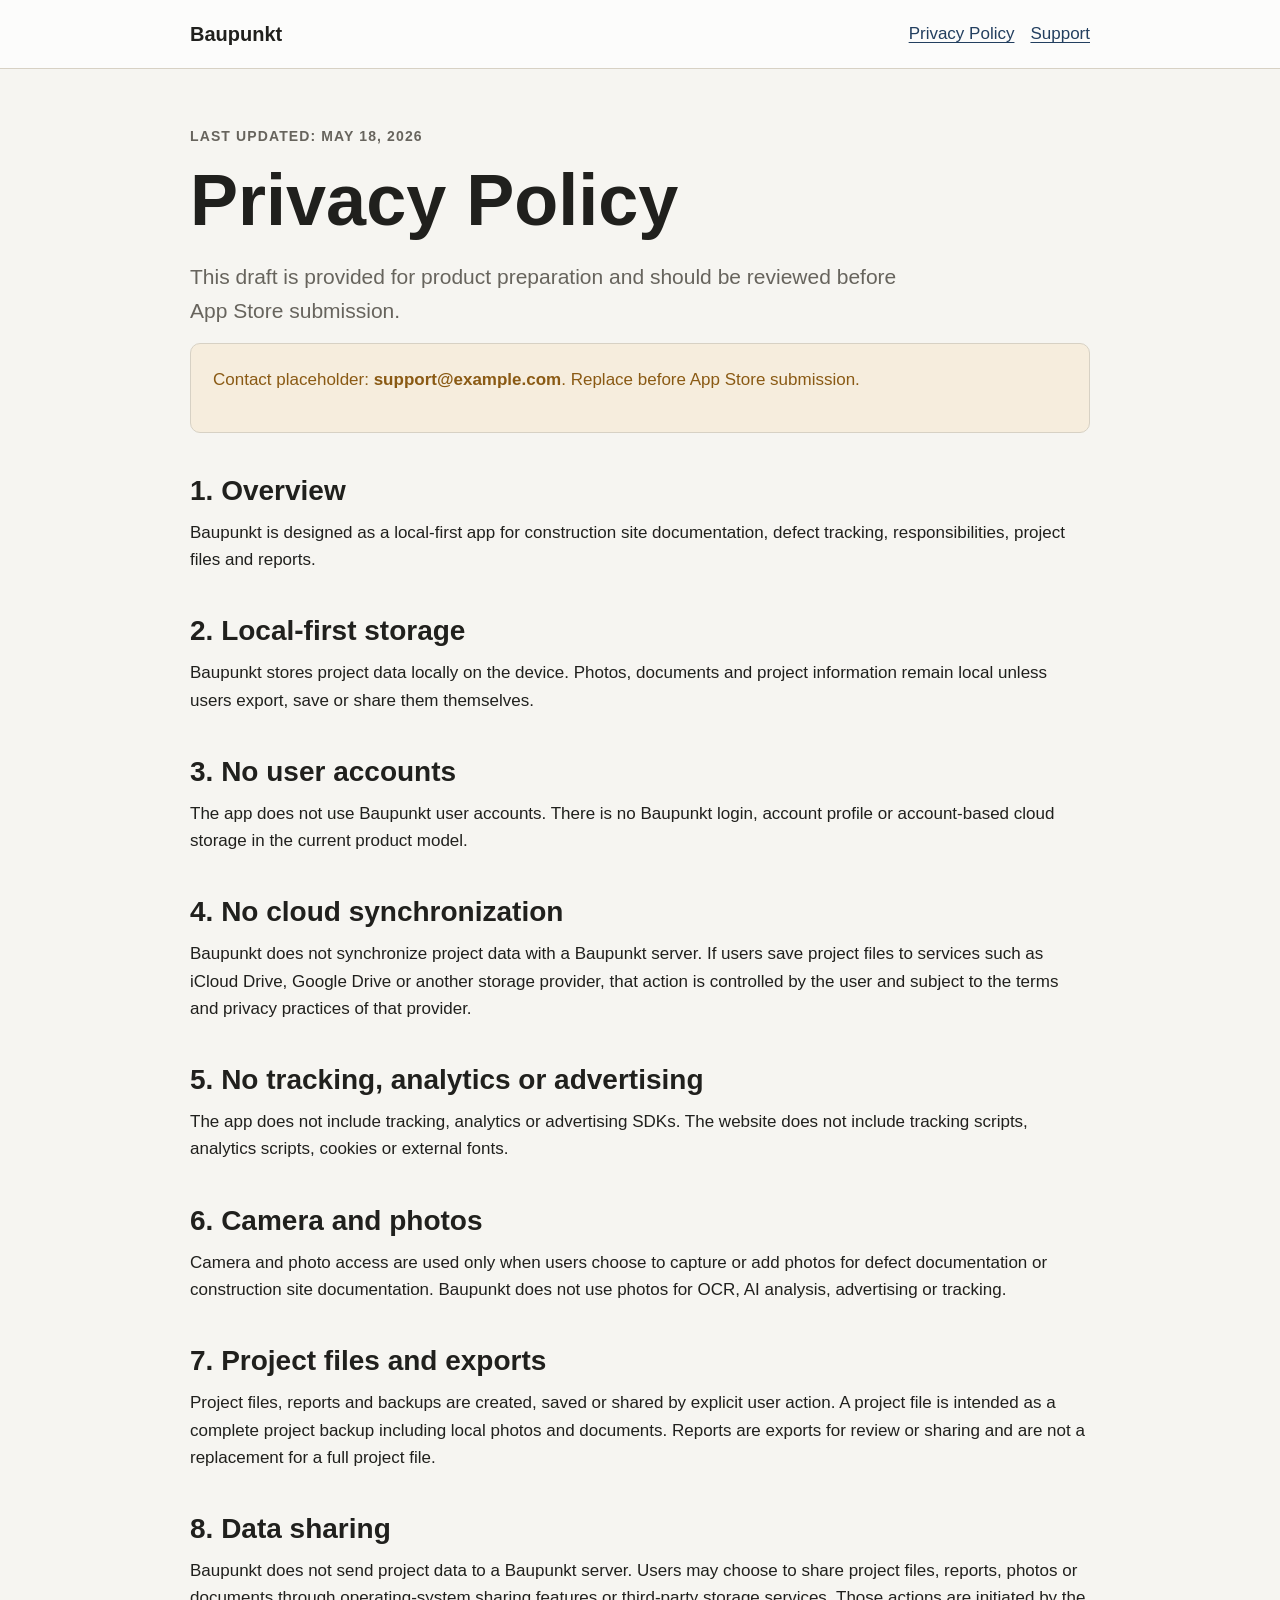
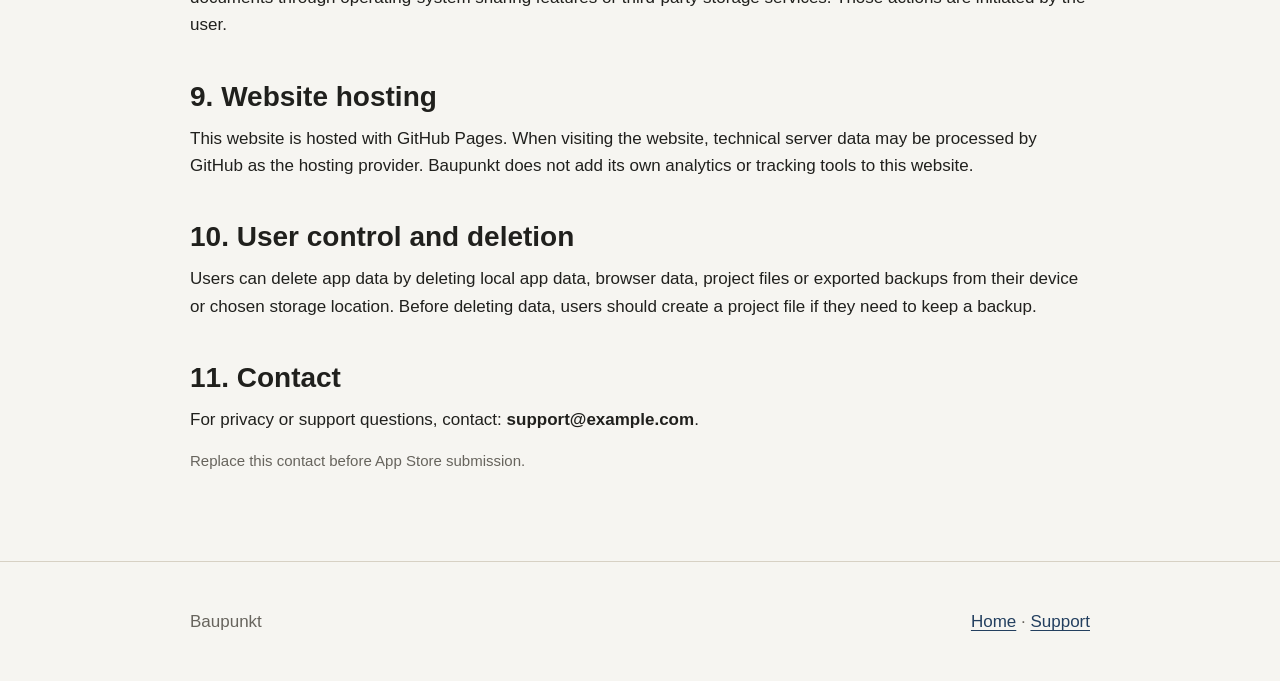
==== privacy.html @ 3be71ef0 "chore: create baupunkt pages site" ====
<!doctype html>
<html lang="en">
  <head>
    <meta charset="utf-8">
    <meta name="viewport" content="width=device-width, initial-scale=1">
    <title>Privacy Policy - Baupunkt</title>
    <meta name="description" content="Privacy Policy for Baupunkt.">
    <link rel="stylesheet" href="styles.css">
  </head>
  <body>
    <header class="site-header">
      <nav class="nav" aria-label="Main navigation">
        <a class="brand" href="index.html">Baupunkt</a>
        <div class="nav-links">
          <a href="privacy.html" aria-current="page">Privacy Policy</a>
          <a href="support.html">Support</a>
        </div>
      </nav>
    </header>

    <main class="page">
      <p class="eyebrow">Last updated: May 18, 2026</p>
      <h1>Privacy Policy</h1>
      <p class="lead">This draft is provided for product preparation and should be reviewed before App Store submission.</p>

      <section class="notice warning">
        <p>Contact placeholder: <strong>support@example.com</strong>. Replace before App Store submission.</p>
      </section>

      <h2>1. Overview</h2>
      <p>Baupunkt is designed as a local-first app for construction site documentation, defect tracking, responsibilities, project files and reports.</p>

      <h2>2. Local-first storage</h2>
      <p>Baupunkt stores project data locally on the device. Photos, documents and project information remain local unless users export, save or share them themselves.</p>

      <h2>3. No user accounts</h2>
      <p>The app does not use Baupunkt user accounts. There is no Baupunkt login, account profile or account-based cloud storage in the current product model.</p>

      <h2>4. No cloud synchronization</h2>
      <p>Baupunkt does not synchronize project data with a Baupunkt server. If users save project files to services such as iCloud Drive, Google Drive or another storage provider, that action is controlled by the user and subject to the terms and privacy practices of that provider.</p>

      <h2>5. No tracking, analytics or advertising</h2>
      <p>The app does not include tracking, analytics or advertising SDKs. The website does not include tracking scripts, analytics scripts, cookies or external fonts.</p>

      <h2>6. Camera and photos</h2>
      <p>Camera and photo access are used only when users choose to capture or add photos for defect documentation or construction site documentation. Baupunkt does not use photos for OCR, AI analysis, advertising or tracking.</p>

      <h2>7. Project files and exports</h2>
      <p>Project files, reports and backups are created, saved or shared by explicit user action. A project file is intended as a complete project backup including local photos and documents. Reports are exports for review or sharing and are not a replacement for a full project file.</p>

      <h2>8. Data sharing</h2>
      <p>Baupunkt does not send project data to a Baupunkt server. Users may choose to share project files, reports, photos or documents through operating-system sharing features or third-party storage services. Those actions are initiated by the user.</p>

      <h2>9. Website hosting</h2>
      <p>This website is hosted with GitHub Pages. When visiting the website, technical server data may be processed by GitHub as the hosting provider. Baupunkt does not add its own analytics or tracking tools to this website.</p>

      <h2>10. User control and deletion</h2>
      <p>Users can delete app data by deleting local app data, browser data, project files or exported backups from their device or chosen storage location. Before deleting data, users should create a project file if they need to keep a backup.</p>

      <h2>11. Contact</h2>
      <p>For privacy or support questions, contact: <strong>support@example.com</strong>.</p>
      <p class="meta">Replace this contact before App Store submission.</p>
    </main>

    <footer class="footer">
      <div class="nav">
        <span>Baupunkt</span>
        <span><a href="index.html">Home</a> · <a href="support.html">Support</a></span>
      </div>
    </footer>
  </body>
</html>
---- styles.css ----
:root {
  color-scheme: light;
  --background: #f6f5f1;
  --surface: #ffffff;
  --surface-muted: #ece9e1;
  --text: #20201d;
  --muted: #67645d;
  --border: #d7d1c4;
  --accent: #233f5f;
  --accent-soft: #e4ebf2;
  --warning: #8a5a14;
}

* {
  box-sizing: border-box;
}

body {
  margin: 0;
  background: var(--background);
  color: var(--text);
  font-family: -apple-system, BlinkMacSystemFont, "Segoe UI", sans-serif;
  font-size: 17px;
  line-height: 1.6;
}

a {
  color: var(--accent);
  text-decoration-thickness: 0.08em;
  text-underline-offset: 0.18em;
}

a:focus-visible,
button:focus-visible {
  outline: 3px solid var(--accent);
  outline-offset: 3px;
}

.site-header {
  border-bottom: 1px solid var(--border);
  background: rgba(255, 255, 255, 0.72);
}

.nav,
.page {
  width: min(900px, calc(100% - 32px));
  margin: 0 auto;
}

.nav {
  display: flex;
  align-items: center;
  justify-content: space-between;
  gap: 24px;
  padding: 18px 0;
}

.brand {
  color: var(--text);
  font-size: 20px;
  font-weight: 700;
  text-decoration: none;
}

.nav-links {
  display: flex;
  flex-wrap: wrap;
  gap: 16px;
}

.page {
  padding: 56px 0 72px;
}

.hero {
  padding: 28px 0 20px;
}

.eyebrow {
  margin: 0 0 12px;
  color: var(--muted);
  font-size: 14px;
  font-weight: 700;
  letter-spacing: 0.08em;
  text-transform: uppercase;
}

h1,
h2,
h3 {
  line-height: 1.15;
}

h1 {
  margin: 0 0 18px;
  font-size: clamp(40px, 8vw, 72px);
  letter-spacing: 0;
}

h2 {
  margin: 42px 0 12px;
  font-size: 28px;
}

h3 {
  margin: 28px 0 10px;
  font-size: 21px;
}

p {
  margin: 0 0 16px;
}

ul,
ol {
  margin: 0 0 20px;
  padding-left: 24px;
}

li + li {
  margin-top: 6px;
}

.lead {
  max-width: 720px;
  color: var(--muted);
  font-size: 21px;
}

.card-grid {
  display: grid;
  grid-template-columns: repeat(2, minmax(0, 1fr));
  gap: 18px;
  margin: 34px 0;
}

.card,
.notice {
  border: 1px solid var(--border);
  border-radius: 10px;
  background: var(--surface);
  padding: 22px;
}

.card h2,
.card h3 {
  margin-top: 0;
}

.notice {
  background: var(--accent-soft);
}

.notice.warning {
  background: #f6eddd;
  color: var(--warning);
}

.meta {
  color: var(--muted);
  font-size: 15px;
}

.footer {
  border-top: 1px solid var(--border);
  color: var(--muted);
  padding: 28px 0;
}

@media (max-width: 700px) {
  body {
    font-size: 16px;
  }

  .nav {
    align-items: flex-start;
    flex-direction: column;
  }

  .nav-links {
    gap: 12px;
  }

  .page {
    padding-top: 36px;
  }

  .card-grid {
    grid-template-columns: 1fr;
  }
}
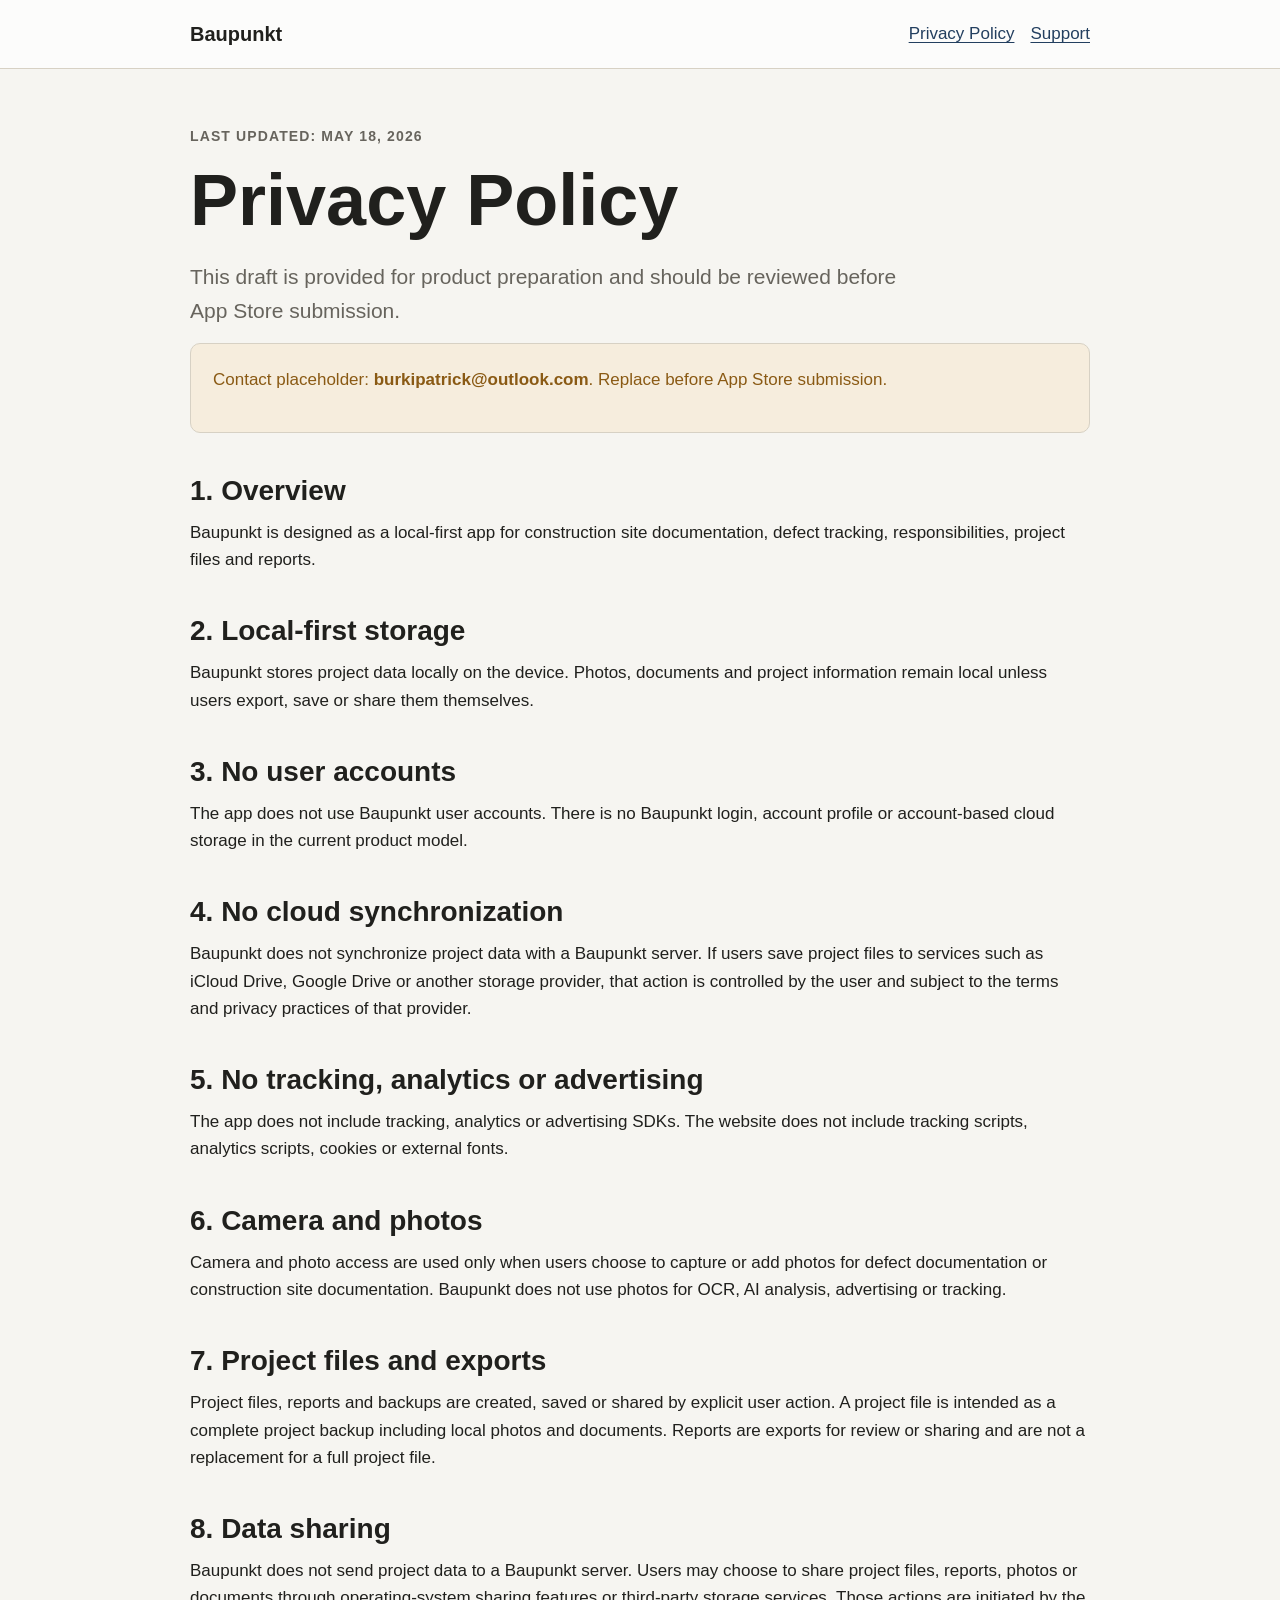
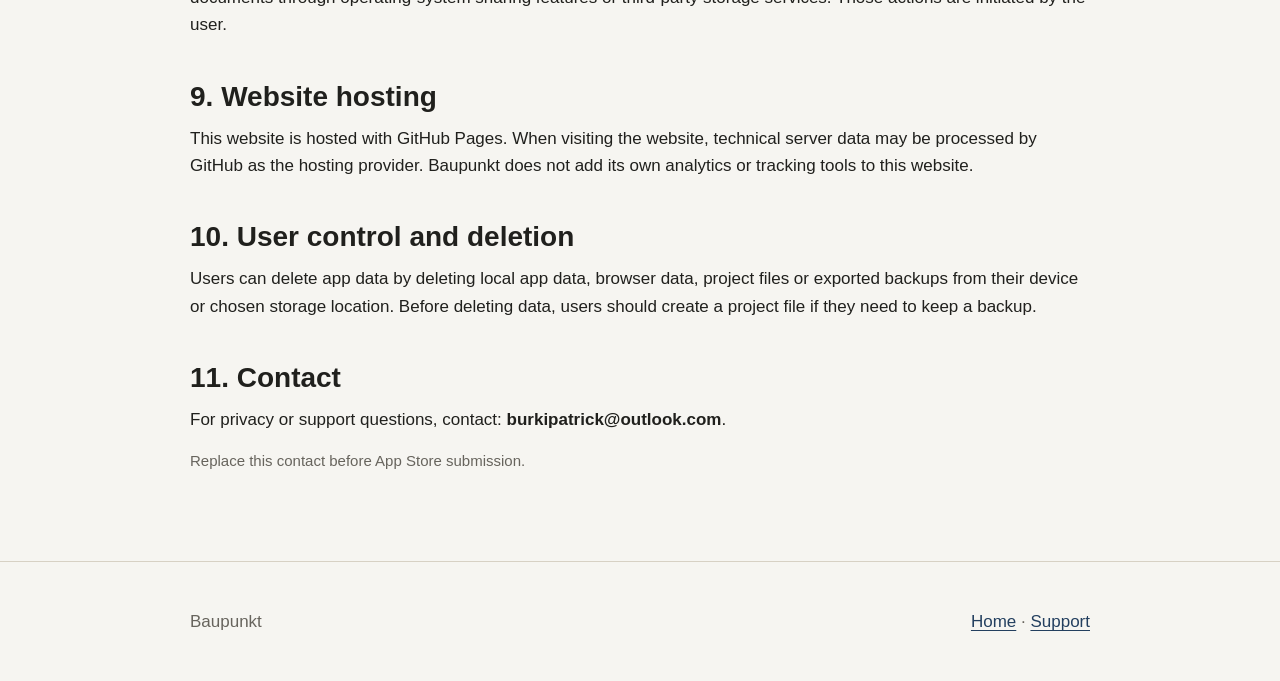
==== commit f9244827: "Change contact email in privacy.html Updated contact email in the privacy policy." ====
--- a/privacy.html
+++ b/privacy.html
@@ -24,7 +24,7 @@
       <p class="lead">This draft is provided for product preparation and should be reviewed before App Store submission.</p>
 
       <section class="notice warning">
-        <p>Contact placeholder: <strong>support@example.com</strong>. Replace before App Store submission.</p>
+        <p>Contact placeholder: <strong>burkipatrick@outlook.com</strong>. Replace before App Store submission.</p>
       </section>
 
       <h2>1. Overview</h2>
@@ -58,7 +58,7 @@
       <p>Users can delete app data by deleting local app data, browser data, project files or exported backups from their device or chosen storage location. Before deleting data, users should create a project file if they need to keep a backup.</p>
 
       <h2>11. Contact</h2>
-      <p>For privacy or support questions, contact: <strong>support@example.com</strong>.</p>
+      <p>For privacy or support questions, contact: <strong>burkipatrick@outlook.com</strong>.</p>
       <p class="meta">Replace this contact before App Store submission.</p>
     </main>
 
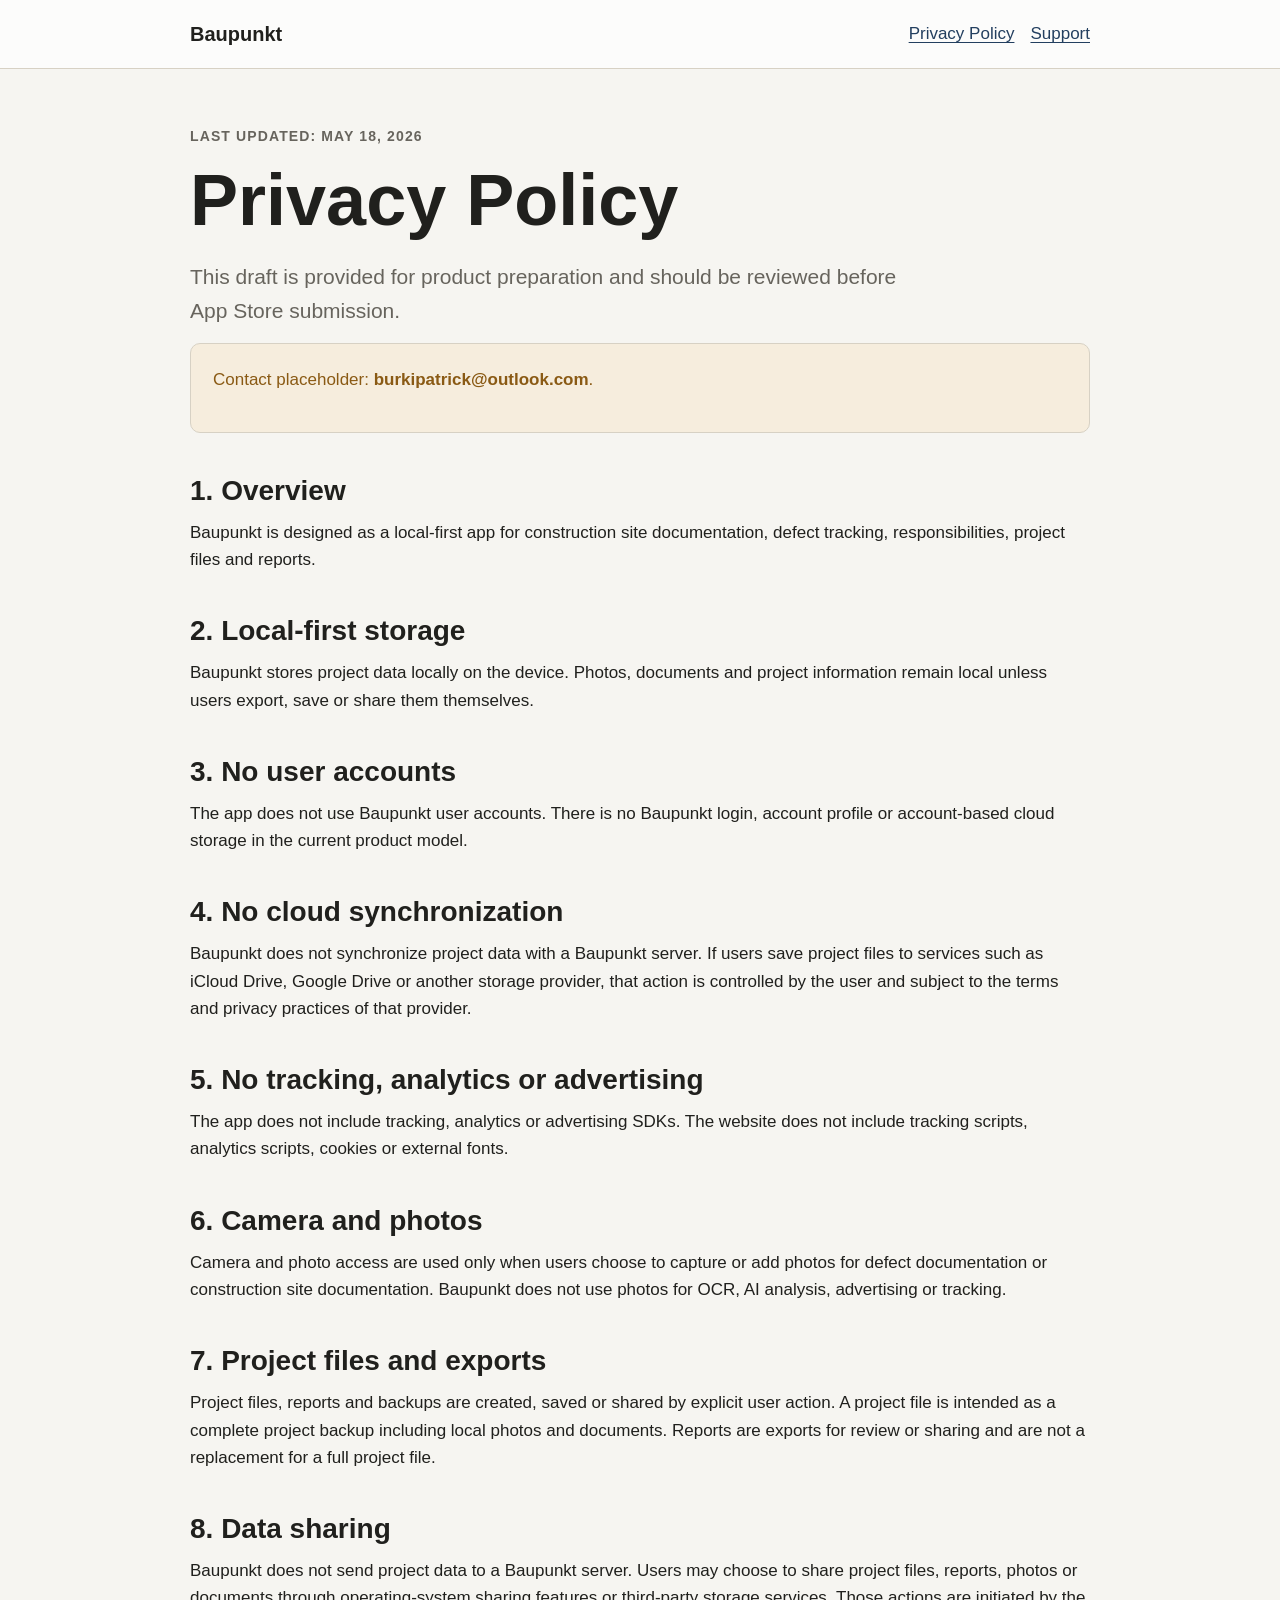
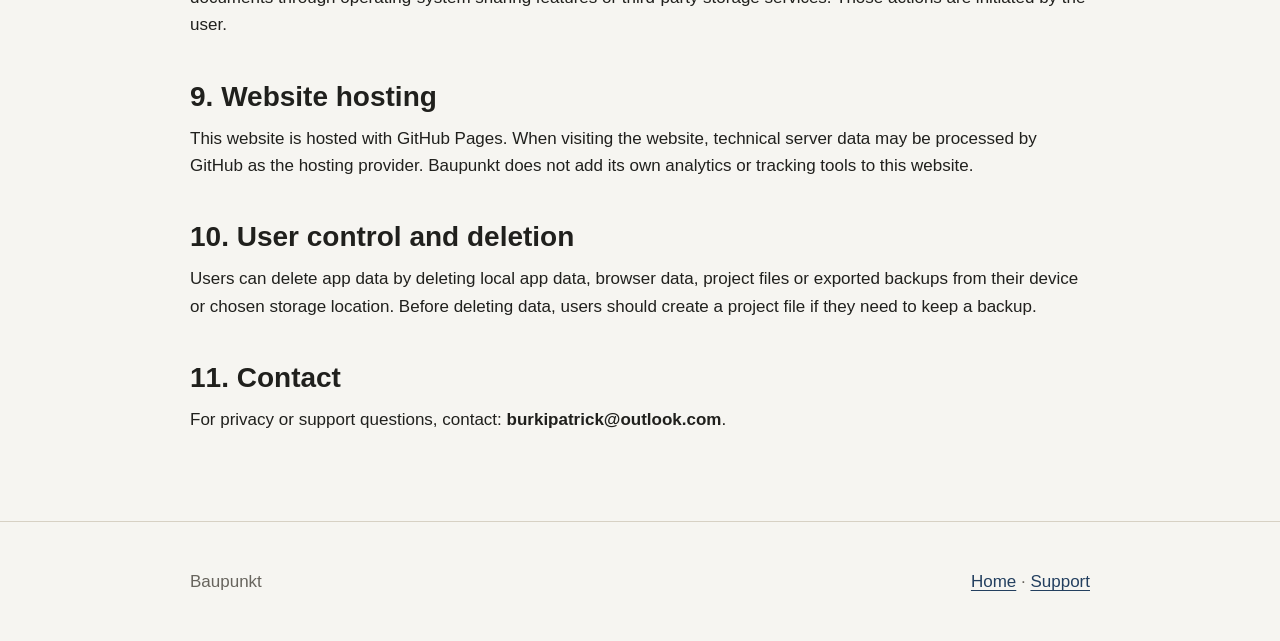
==== commit 36f05e7c: "Update privacy policy contact information Removed placeholder notice to replace contact email before" ====
--- a/privacy.html
+++ b/privacy.html
@@ -24,7 +24,7 @@
       <p class="lead">This draft is provided for product preparation and should be reviewed before App Store submission.</p>
 
       <section class="notice warning">
-        <p>Contact placeholder: <strong>burkipatrick@outlook.com</strong>. Replace before App Store submission.</p>
+        <p>Contact placeholder: <strong>burkipatrick@outlook.com</strong>.
       </section>
 
       <h2>1. Overview</h2>
@@ -59,7 +59,6 @@
 
       <h2>11. Contact</h2>
       <p>For privacy or support questions, contact: <strong>burkipatrick@outlook.com</strong>.</p>
-      <p class="meta">Replace this contact before App Store submission.</p>
     </main>
 
     <footer class="footer">
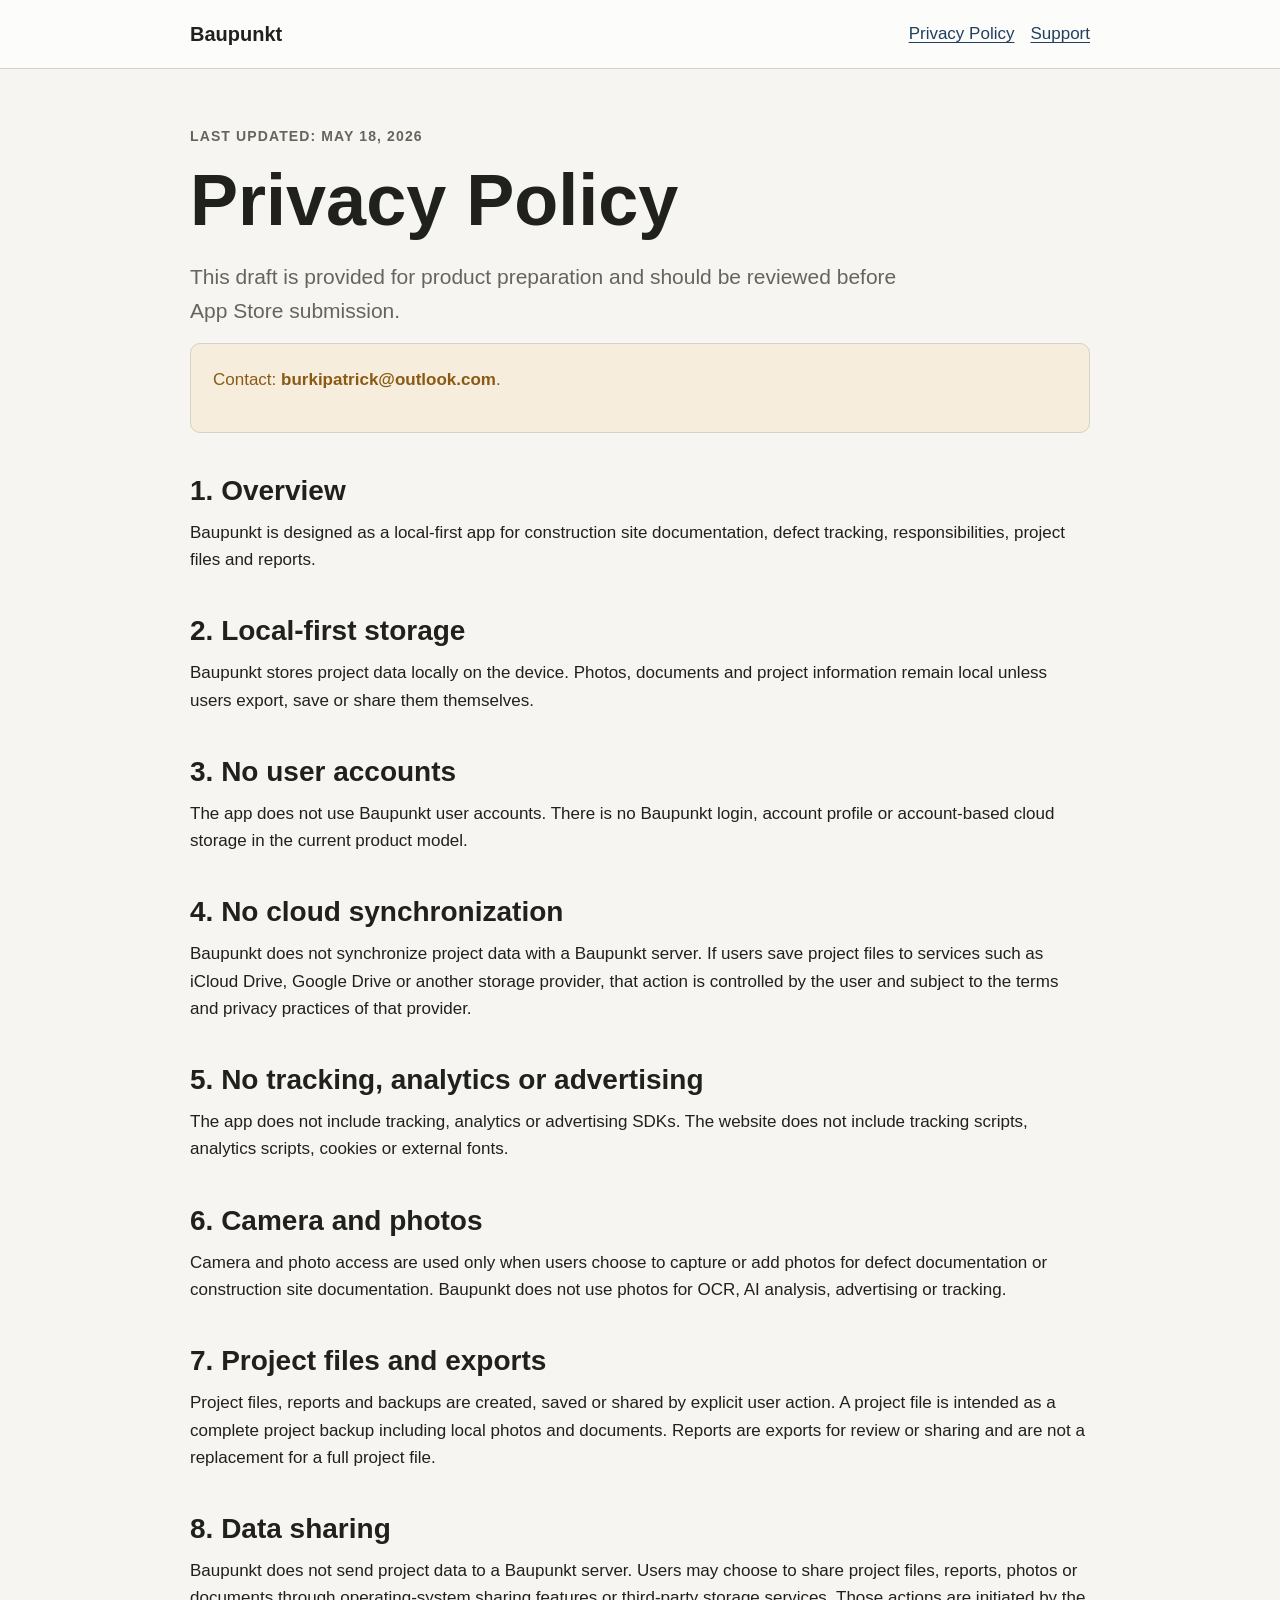
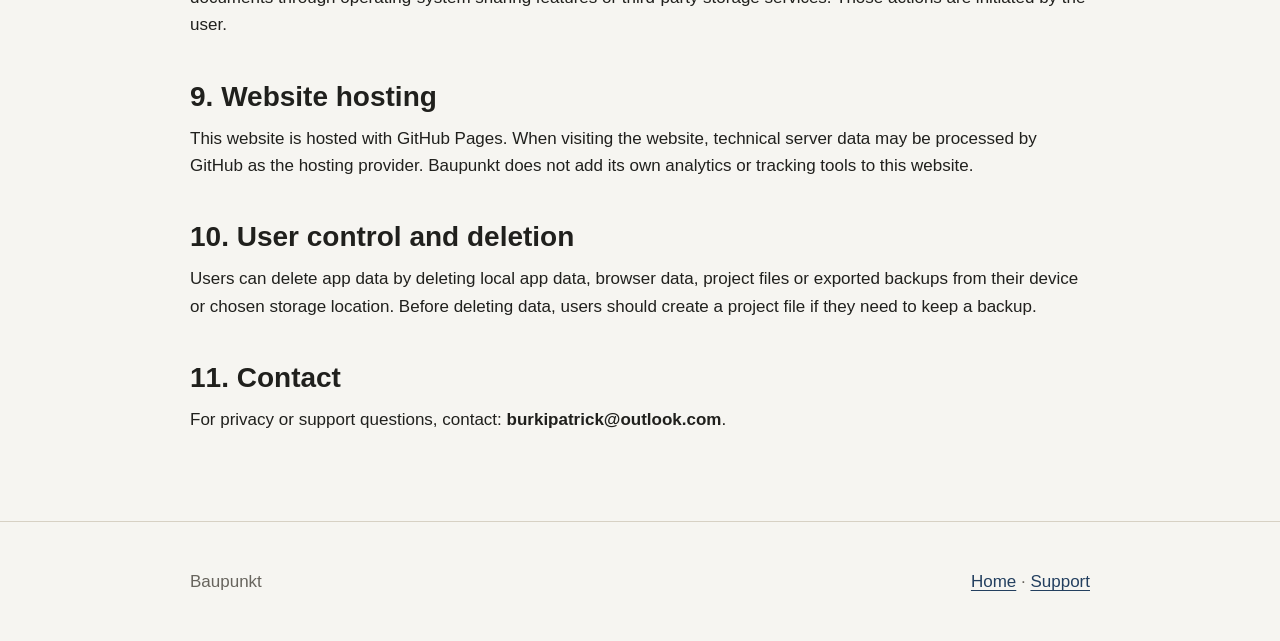
==== commit cd163cb1: "docs: finalize public contact wording" ====
--- a/privacy.html
+++ b/privacy.html
@@ -24,7 +24,7 @@
       <p class="lead">This draft is provided for product preparation and should be reviewed before App Store submission.</p>
 
       <section class="notice warning">
-        <p>Contact placeholder: <strong>burkipatrick@outlook.com</strong>.
+        <p>Contact: <strong>burkipatrick@outlook.com</strong>.</p>
       </section>
 
       <h2>1. Overview</h2>
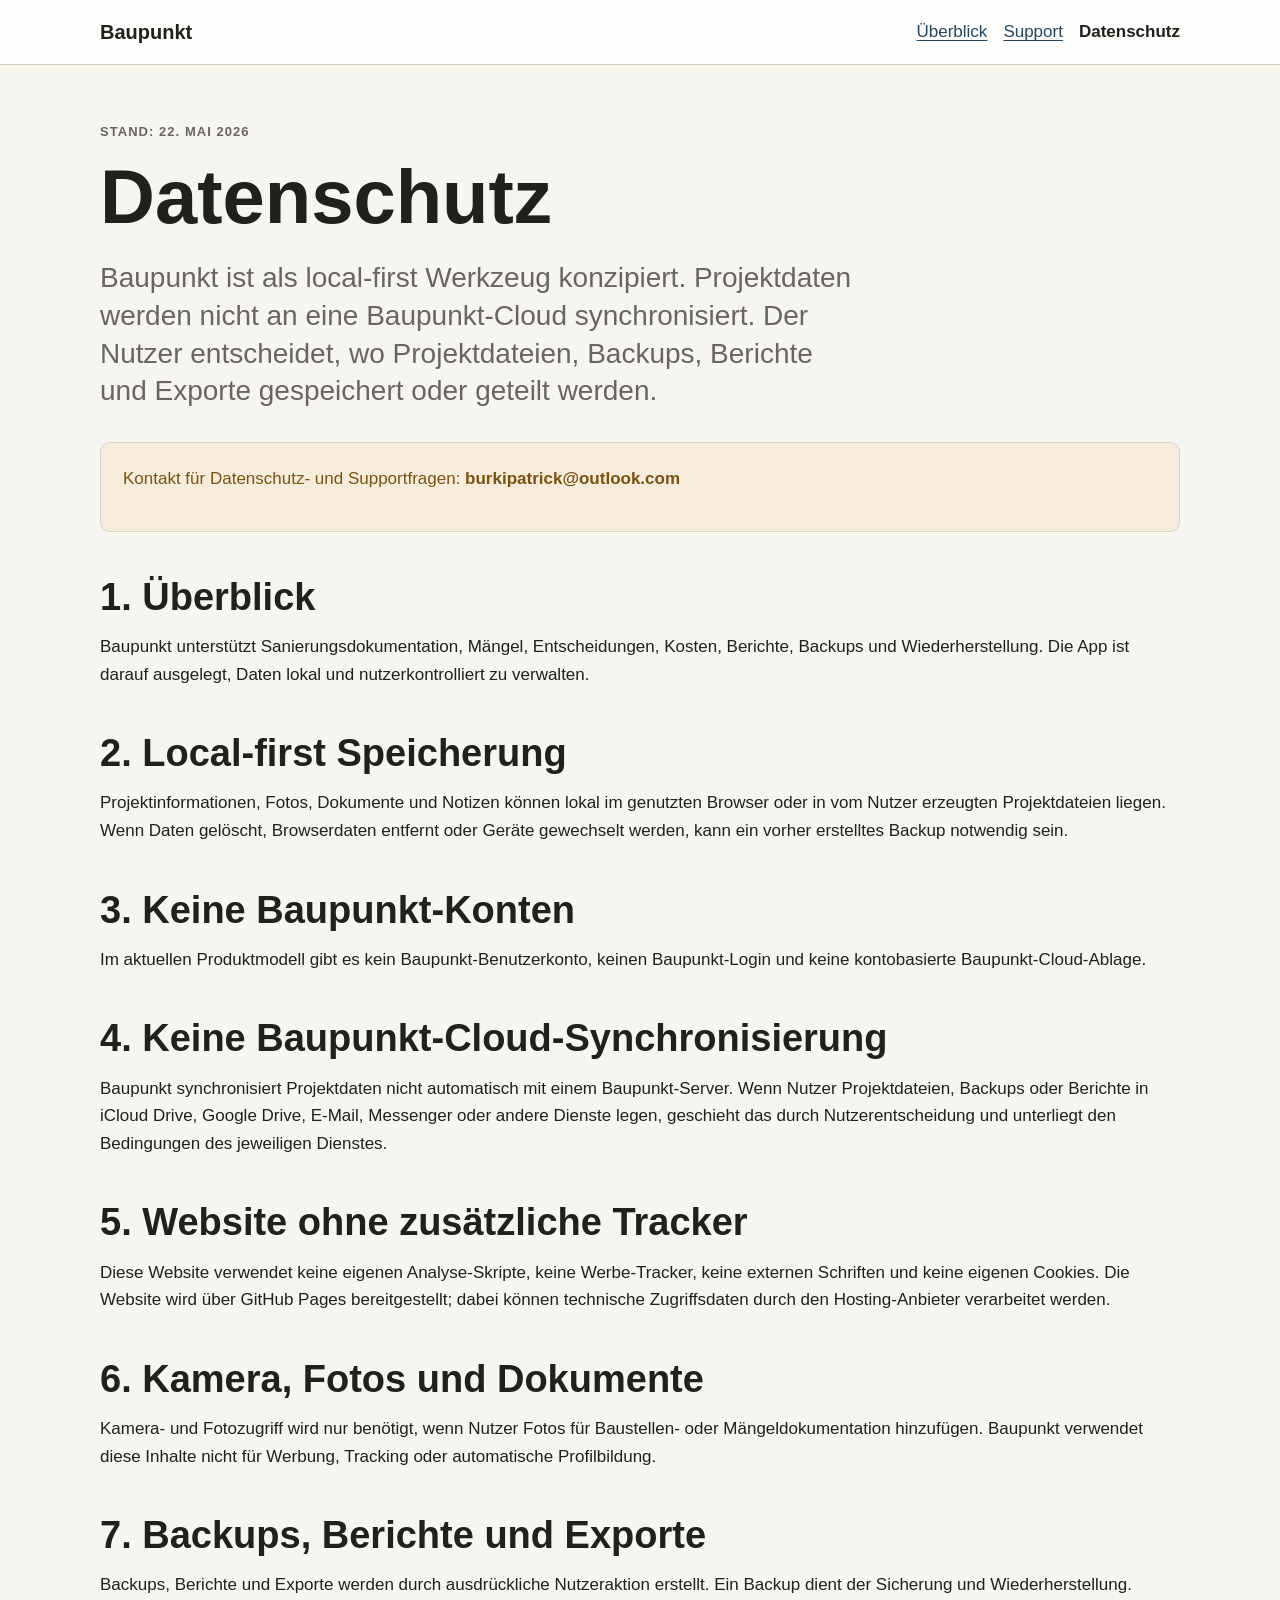
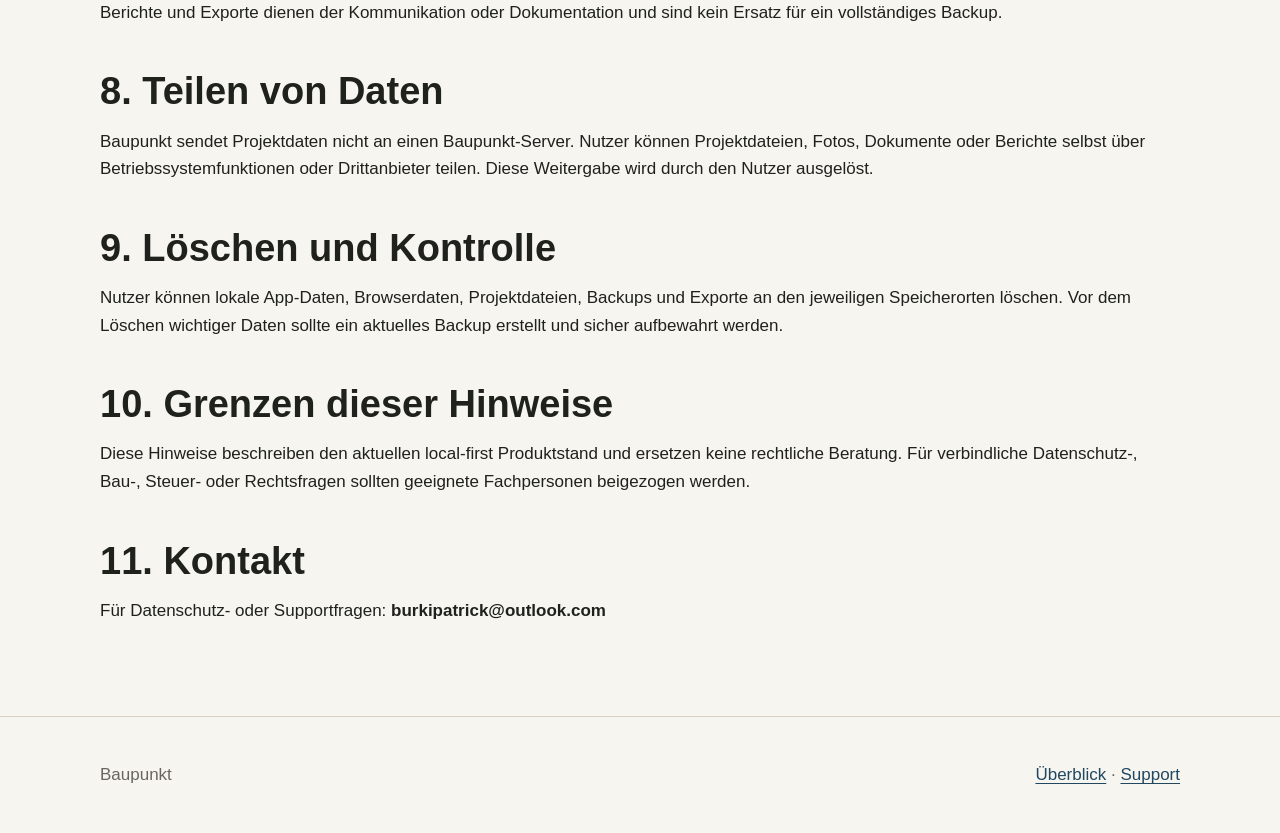
==== commit 18b38ab4: "docs: update public Baupunkt site for v1.9.0" ====
--- a/privacy.html
+++ b/privacy.html
@@ -1,70 +1,72 @@
-<!doctype html>
-<html lang="en">
+<!DOCTYPE html>
+<html lang="de">
   <head>
     <meta charset="utf-8">
     <meta name="viewport" content="width=device-width, initial-scale=1">
-    <title>Privacy Policy - Baupunkt</title>
-    <meta name="description" content="Privacy Policy for Baupunkt.">
+    <title>Datenschutz - Baupunkt</title>
+    <meta name="description" content="Datenschutzhinweise fuer Baupunkt: local-first Prinzip, nutzerkontrollierte Backups und Exporte, keine Baupunkt-Cloud-Synchronisierung.">
+    <link rel="icon" href="data:,">
     <link rel="stylesheet" href="styles.css">
   </head>
   <body>
     <header class="site-header">
-      <nav class="nav" aria-label="Main navigation">
+      <nav class="nav" aria-label="Hauptnavigation">
         <a class="brand" href="index.html">Baupunkt</a>
         <div class="nav-links">
-          <a href="privacy.html" aria-current="page">Privacy Policy</a>
+          <a href="index.html">Überblick</a>
           <a href="support.html">Support</a>
+          <a href="privacy.html" aria-current="page">Datenschutz</a>
         </div>
       </nav>
     </header>
 
     <main class="page">
-      <p class="eyebrow">Last updated: May 18, 2026</p>
-      <h1>Privacy Policy</h1>
-      <p class="lead">This draft is provided for product preparation and should be reviewed before App Store submission.</p>
+      <p class="eyebrow">Stand: 22. Mai 2026</p>
+      <h1>Datenschutz</h1>
+      <p class="lead">Baupunkt ist als local-first Werkzeug konzipiert. Projektdaten werden nicht an eine Baupunkt-Cloud synchronisiert. Der Nutzer entscheidet, wo Projektdateien, Backups, Berichte und Exporte gespeichert oder geteilt werden.</p>
 
       <section class="notice warning">
-        <p>Contact: <strong>burkipatrick@outlook.com</strong>.</p>
+        <p>Kontakt für Datenschutz- und Supportfragen: <strong>burkipatrick@outlook.com</strong></p>
       </section>
 
-      <h2>1. Overview</h2>
-      <p>Baupunkt is designed as a local-first app for construction site documentation, defect tracking, responsibilities, project files and reports.</p>
+      <h2>1. Überblick</h2>
+      <p>Baupunkt unterstützt Sanierungsdokumentation, Mängel, Entscheidungen, Kosten, Berichte, Backups und Wiederherstellung. Die App ist darauf ausgelegt, Daten lokal und nutzerkontrolliert zu verwalten.</p>
 
-      <h2>2. Local-first storage</h2>
-      <p>Baupunkt stores project data locally on the device. Photos, documents and project information remain local unless users export, save or share them themselves.</p>
+      <h2>2. Local-first Speicherung</h2>
+      <p>Projektinformationen, Fotos, Dokumente und Notizen können lokal im genutzten Browser oder in vom Nutzer erzeugten Projektdateien liegen. Wenn Daten gelöscht, Browserdaten entfernt oder Geräte gewechselt werden, kann ein vorher erstelltes Backup notwendig sein.</p>
 
-      <h2>3. No user accounts</h2>
-      <p>The app does not use Baupunkt user accounts. There is no Baupunkt login, account profile or account-based cloud storage in the current product model.</p>
+      <h2>3. Keine Baupunkt-Konten</h2>
+      <p>Im aktuellen Produktmodell gibt es kein Baupunkt-Benutzerkonto, keinen Baupunkt-Login und keine kontobasierte Baupunkt-Cloud-Ablage.</p>
 
-      <h2>4. No cloud synchronization</h2>
-      <p>Baupunkt does not synchronize project data with a Baupunkt server. If users save project files to services such as iCloud Drive, Google Drive or another storage provider, that action is controlled by the user and subject to the terms and privacy practices of that provider.</p>
+      <h2>4. Keine Baupunkt-Cloud-Synchronisierung</h2>
+      <p>Baupunkt synchronisiert Projektdaten nicht automatisch mit einem Baupunkt-Server. Wenn Nutzer Projektdateien, Backups oder Berichte in iCloud Drive, Google Drive, E-Mail, Messenger oder andere Dienste legen, geschieht das durch Nutzerentscheidung und unterliegt den Bedingungen des jeweiligen Dienstes.</p>
 
-      <h2>5. No tracking, analytics or advertising</h2>
-      <p>The app does not include tracking, analytics or advertising SDKs. The website does not include tracking scripts, analytics scripts, cookies or external fonts.</p>
+      <h2>5. Website ohne zusätzliche Tracker</h2>
+      <p>Diese Website verwendet keine eigenen Analyse-Skripte, keine Werbe-Tracker, keine externen Schriften und keine eigenen Cookies. Die Website wird über GitHub Pages bereitgestellt; dabei können technische Zugriffsdaten durch den Hosting-Anbieter verarbeitet werden.</p>
 
-      <h2>6. Camera and photos</h2>
-      <p>Camera and photo access are used only when users choose to capture or add photos for defect documentation or construction site documentation. Baupunkt does not use photos for OCR, AI analysis, advertising or tracking.</p>
+      <h2>6. Kamera, Fotos und Dokumente</h2>
+      <p>Kamera- und Fotozugriff wird nur benötigt, wenn Nutzer Fotos für Baustellen- oder Mängeldokumentation hinzufügen. Baupunkt verwendet diese Inhalte nicht für Werbung, Tracking oder automatische Profilbildung.</p>
 
-      <h2>7. Project files and exports</h2>
-      <p>Project files, reports and backups are created, saved or shared by explicit user action. A project file is intended as a complete project backup including local photos and documents. Reports are exports for review or sharing and are not a replacement for a full project file.</p>
+      <h2>7. Backups, Berichte und Exporte</h2>
+      <p>Backups, Berichte und Exporte werden durch ausdrückliche Nutzeraktion erstellt. Ein Backup dient der Sicherung und Wiederherstellung. Berichte und Exporte dienen der Kommunikation oder Dokumentation und sind kein Ersatz für ein vollständiges Backup.</p>
 
-      <h2>8. Data sharing</h2>
-      <p>Baupunkt does not send project data to a Baupunkt server. Users may choose to share project files, reports, photos or documents through operating-system sharing features or third-party storage services. Those actions are initiated by the user.</p>
+      <h2>8. Teilen von Daten</h2>
+      <p>Baupunkt sendet Projektdaten nicht an einen Baupunkt-Server. Nutzer können Projektdateien, Fotos, Dokumente oder Berichte selbst über Betriebssystemfunktionen oder Drittanbieter teilen. Diese Weitergabe wird durch den Nutzer ausgelöst.</p>
 
-      <h2>9. Website hosting</h2>
-      <p>This website is hosted with GitHub Pages. When visiting the website, technical server data may be processed by GitHub as the hosting provider. Baupunkt does not add its own analytics or tracking tools to this website.</p>
+      <h2>9. Löschen und Kontrolle</h2>
+      <p>Nutzer können lokale App-Daten, Browserdaten, Projektdateien, Backups und Exporte an den jeweiligen Speicherorten löschen. Vor dem Löschen wichtiger Daten sollte ein aktuelles Backup erstellt und sicher aufbewahrt werden.</p>
 
-      <h2>10. User control and deletion</h2>
-      <p>Users can delete app data by deleting local app data, browser data, project files or exported backups from their device or chosen storage location. Before deleting data, users should create a project file if they need to keep a backup.</p>
+      <h2>10. Grenzen dieser Hinweise</h2>
+      <p>Diese Hinweise beschreiben den aktuellen local-first Produktstand und ersetzen keine rechtliche Beratung. Für verbindliche Datenschutz-, Bau-, Steuer- oder Rechtsfragen sollten geeignete Fachpersonen beigezogen werden.</p>
 
-      <h2>11. Contact</h2>
-      <p>For privacy or support questions, contact: <strong>burkipatrick@outlook.com</strong>.</p>
+      <h2>11. Kontakt</h2>
+      <p>Für Datenschutz- oder Supportfragen: <strong>burkipatrick@outlook.com</strong></p>
     </main>
 
     <footer class="footer">
       <div class="nav">
         <span>Baupunkt</span>
-        <span><a href="index.html">Home</a> · <a href="support.html">Support</a></span>
+        <span><a href="index.html">Überblick</a> · <a href="support.html">Support</a></span>
       </div>
     </footer>
   </body>
--- a/styles.css
+++ b/styles.css
@@ -1,14 +1,16 @@
 :root {
   color-scheme: light;
-  --background: #f6f5f1;
+  --background: #f7f5f0;
   --surface: #ffffff;
-  --surface-muted: #ece9e1;
-  --text: #20201d;
-  --muted: #67645d;
-  --border: #d7d1c4;
-  --accent: #233f5f;
-  --accent-soft: #e4ebf2;
-  --warning: #8a5a14;
+  --surface-muted: #ece8dd;
+  --text: #1f211d;
+  --muted: #68665f;
+  --border: #d8d1c2;
+  --accent: #214761;
+  --accent-strong: #163246;
+  --accent-soft: #e5edf1;
+  --warning: #7c520f;
+  --warning-soft: #f6ecdb;
 }
 
 * {
@@ -21,13 +23,13 @@
   color: var(--text);
   font-family: -apple-system, BlinkMacSystemFont, "Segoe UI", sans-serif;
   font-size: 17px;
-  line-height: 1.6;
+  line-height: 1.62;
 }
 
 a {
   color: var(--accent);
   text-decoration-thickness: 0.08em;
-  text-underline-offset: 0.18em;
+  text-underline-offset: 0.2em;
 }
 
 a:focus-visible,
@@ -37,13 +39,17 @@
 }
 
 .site-header {
+  position: sticky;
+  top: 0;
+  z-index: 10;
   border-bottom: 1px solid var(--border);
-  background: rgba(255, 255, 255, 0.72);
+  background: rgba(255, 255, 255, 0.84);
+  backdrop-filter: blur(12px);
 }
 
 .nav,
 .page {
-  width: min(900px, calc(100% - 32px));
+  width: min(1080px, calc(100% - 40px));
   margin: 0 auto;
 }
 
@@ -52,13 +58,13 @@
   align-items: center;
   justify-content: space-between;
   gap: 24px;
-  padding: 18px 0;
+  padding: 16px 0;
 }
 
 .brand {
   color: var(--text);
   font-size: 20px;
-  font-weight: 700;
+  font-weight: 750;
   text-decoration: none;
 }
 
@@ -68,19 +74,26 @@
   gap: 16px;
 }
 
+.nav-links a[aria-current="page"] {
+  color: var(--text);
+  font-weight: 700;
+  text-decoration: none;
+}
+
 .page {
-  padding: 56px 0 72px;
+  padding: 56px 0 76px;
 }
 
 .hero {
-  padding: 28px 0 20px;
+  max-width: 860px;
+  padding: 28px 0 22px;
 }
 
 .eyebrow {
   margin: 0 0 12px;
   color: var(--muted);
-  font-size: 14px;
-  font-weight: 700;
+  font-size: 13px;
+  font-weight: 760;
   letter-spacing: 0.08em;
   text-transform: uppercase;
 }
@@ -88,22 +101,23 @@
 h1,
 h2,
 h3 {
-  line-height: 1.15;
+  line-height: 1.14;
 }
 
 h1 {
   margin: 0 0 18px;
-  font-size: clamp(40px, 8vw, 72px);
+  max-width: 880px;
+  font-size: clamp(42px, 7vw, 76px);
   letter-spacing: 0;
 }
 
 h2 {
-  margin: 42px 0 12px;
-  font-size: 28px;
+  margin: 44px 0 14px;
+  font-size: clamp(27px, 3.4vw, 38px);
 }
 
 h3 {
-  margin: 28px 0 10px;
+  margin: 26px 0 10px;
   font-size: 21px;
 }
 
@@ -118,24 +132,58 @@
 }
 
 li + li {
-  margin-top: 6px;
+  margin-top: 7px;
 }
 
 .lead {
-  max-width: 720px;
-  color: var(--muted);
-  font-size: 21px;
-}
-
-.card-grid {
+  max-width: 760px;
+  color: var(--muted);
+  font-size: clamp(21px, 2.5vw, 28px);
+  line-height: 1.35;
+}
+
+.hero-actions {
+  display: flex;
+  flex-wrap: wrap;
+  gap: 12px;
+  margin-top: 26px;
+}
+
+.button {
+  display: inline-flex;
+  min-height: 46px;
+  align-items: center;
+  justify-content: center;
+  border: 1px solid var(--accent-strong);
+  border-radius: 8px;
+  background: var(--accent-strong);
+  color: #fff;
+  padding: 10px 16px;
+  font-weight: 720;
+  text-decoration: none;
+}
+
+.button.secondary {
+  background: transparent;
+  color: var(--accent-strong);
+}
+
+.card-grid,
+.feature-grid {
   display: grid;
   grid-template-columns: repeat(2, minmax(0, 1fr));
   gap: 18px;
-  margin: 34px 0;
+  margin: 32px 0;
+}
+
+.feature-grid {
+  grid-template-columns: repeat(3, minmax(0, 1fr));
 }
 
 .card,
-.notice {
+.feature,
+.notice,
+.split {
   border: 1px solid var(--border);
   border-radius: 10px;
   background: var(--surface);
@@ -143,17 +191,81 @@
 }
 
 .card h2,
-.card h3 {
+.card h3,
+.feature h3 {
   margin-top: 0;
 }
 
+.feature p,
+.card p {
+  color: var(--muted);
+}
+
 .notice {
+  margin: 32px 0;
   background: var(--accent-soft);
 }
 
+.notice h2 {
+  margin-top: 0;
+}
+
 .notice.warning {
-  background: #f6eddd;
+  background: var(--warning-soft);
   color: var(--warning);
+}
+
+.split {
+  display: grid;
+  grid-template-columns: 1fr 1fr;
+  gap: 24px;
+  margin: 36px 0;
+}
+
+.pill {
+  display: inline-flex;
+  margin-bottom: 16px;
+  border: 1px solid var(--border);
+  border-radius: 999px;
+  background: var(--surface-muted);
+  color: var(--muted);
+  padding: 3px 10px;
+  font-size: 13px;
+  font-weight: 720;
+}
+
+.check-list {
+  list-style: none;
+  padding-left: 0;
+}
+
+.check-list li {
+  position: relative;
+  padding-left: 26px;
+}
+
+.check-list li::before {
+  position: absolute;
+  left: 0;
+  color: var(--accent);
+  content: "✓";
+  font-weight: 800;
+}
+
+.step-list {
+  border-left: 3px solid var(--border);
+  padding-left: 24px;
+}
+
+.definition-list {
+  display: grid;
+  grid-template-columns: repeat(3, minmax(0, 1fr));
+  gap: 18px;
+}
+
+.definition-list > div {
+  border-top: 3px solid var(--accent-soft);
+  padding-top: 12px;
 }
 
 .meta {
@@ -165,6 +277,14 @@
   border-top: 1px solid var(--border);
   color: var(--muted);
   padding: 28px 0;
+}
+
+@media (max-width: 860px) {
+  .feature-grid,
+  .definition-list,
+  .split {
+    grid-template-columns: 1fr;
+  }
 }
 
 @media (max-width: 700px) {
@@ -172,9 +292,15 @@
     font-size: 16px;
   }
 
+  .nav,
+  .page {
+    width: min(100% - 28px, 1080px);
+  }
+
   .nav {
     align-items: flex-start;
     flex-direction: column;
+    gap: 10px;
   }
 
   .nav-links {
@@ -182,10 +308,17 @@
   }
 
   .page {
-    padding-top: 36px;
+    padding-top: 34px;
   }
 
   .card-grid {
     grid-template-columns: 1fr;
   }
-}
+
+  .card,
+  .feature,
+  .notice,
+  .split {
+    padding: 18px;
+  }
+}
